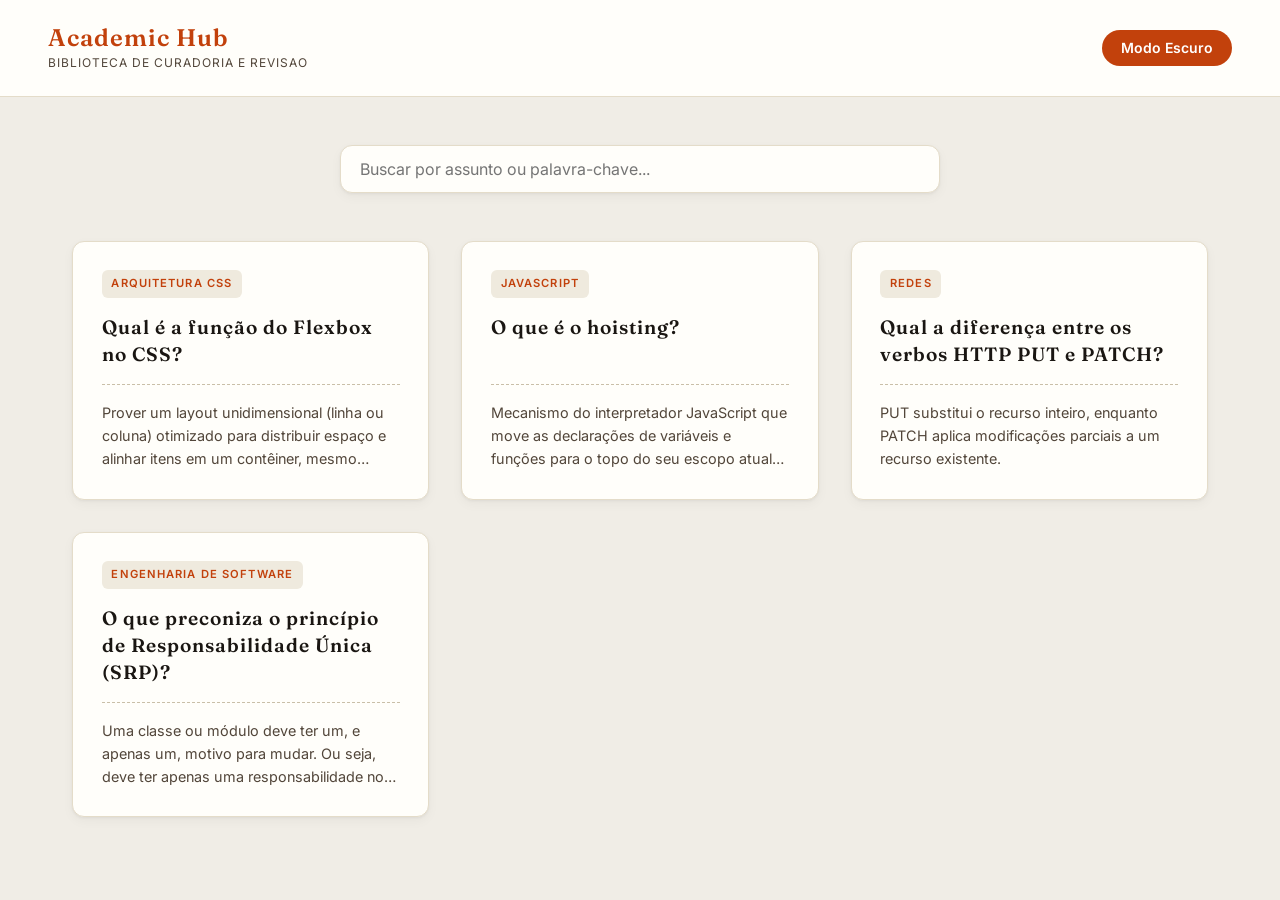
==== library.html @ b108f784 "feat: add library.html, flashcards.json, and library.css for flashcard functionality and styling" ====
<!doctype html>
<html lang="pt-BR">
  <head>
    <meta charset="UTF-8" />
    <meta name="viewport" content="width=device-width, initial-scale=1.0" />
    <title>Academic Hub</title>

    <link rel="preconnect" href="https://fonts.googleapis.com" />
    <link rel="preconnect" href="https://fonts.gstatic.com" crossorigin />
    <link
      href="https://fonts.googleapis.com/css2?family=Fraunces:ital,opsz,wght@0,9..144,400;0,9..144,600&family=Inter:wght@400;500;600&display=swap"
      rel="stylesheet"
    />

    <link rel="stylesheet" href="style/library.css" />

    <script src="script/darkMode.js" defer></script>
    <script src="script/init.js" defer></script>
  </head>
  <body>
    <header class="app-header">
      <div class="brand">
        <h1>Academic Hub</h1>
        <p>Biblioteca de Curadoria e Revisao</p>
      </div>
      <div class="header-actions">
        <button
          id="themeToggle"
          class="btn-primary"
          aria-label="Alternar Tema"
          onclick="toggleTheme()"
        >
          Modo Escuro
        </button>
      </div>
    </header>

    <main class="container">
      <section class="search-section" aria-label="Pesquisa">
        <div class="search-container">
          <input
            type="text"
            id="searchInput"
            placeholder="Buscar por assunto ou palavra-chave..."
            aria-label="Campo de pesquisa"
          />
        </div>
      </section>

      <section class="library-section" aria-label="Acervo de Cards">
        <div id="flashcards-grid" class="cards-grid"></div>
      </section>
    </main>
  </body>
</html>
---- style/library.css ----
:root {
  --bg-page: #f0ede6;
  --bg-primary: #f7f4ed;
  --bg-secondary: #fffefa;
  --bg-tertiary: #efeade;
  --bg-elevated: #ffffff;

  --text-primary: #1a1612;
  --text-secondary: #52463a;
  --text-tertiary: #8a7a68;
  --text-inverse: #f7f4ed;

  --border-subtle: #e4dcc9;
  --border-medium: #c9bfa8;
  --border-strong: #1a1612;

  --accent: #c2410c;
  --accent-hover: #9a330a;
  --accent-soft: #fef3e8;

  --font-display: "Fraunces", Georgia, serif;
  --font-body: "Inter", -apple-system, BlinkMacSystemFont, sans-serif;

  --radius-sm: 6px;
  --radius-md: 12px;
  --radius-lg: 20px;

  --shadow-md:
    0 4px 6px rgba(26, 22, 18, 0.05), 0 10px 15px rgba(26, 22, 18, 0.06);
  --shadow-card:
    0 1px 3px rgba(26, 22, 18, 0.05), 0 4px 12px rgba(26, 22, 18, 0.04);

  --trans-fast: 150ms ease;
  --trans-medium: 280ms cubic-bezier(0.4, 0, 0.2, 1);
}

body.dark-mode {
  --bg-page: #0a0a0a;
  --bg-primary: #121212;
  --bg-secondary: #1e1e1e;
  --bg-tertiary: #2d2d2d;
  --bg-elevated: #282828;

  --text-primary: #f5f5f5;
  --text-secondary: #b3b3b3;
  --text-tertiary: #808080;
  --text-inverse: #121212;

  --border-subtle: #333333;
  --border-medium: #4d4d4d;
  --border-strong: #f5f5f5;

  --accent: #e35a1f;
  --accent-hover: #f77036;
}

* {
  box-sizing: border-box;
  margin: 0;
  padding: 0;
}

body {
  font-family: var(--font-body);
  background-color: var(--bg-page);
  color: var(--text-primary);
  line-height: 1.6;
  transition:
    background-color var(--trans-medium),
    color var(--trans-medium);
}

h1,
h2,
h3 {
  font-family: var(--font-display);
  font-weight: 600;
  letter-spacing: 1px;
}

.app-header {
  width: 100%;
  background-color: var(--bg-secondary);
  border-bottom: 1px solid var(--border-subtle);
  padding: 1.5rem 3rem;
  display: flex;
  justify-content: space-between;
  align-items: center;
  position: sticky;
  top: 0;
  z-index: 10;
}

.app-header .brand h1 {
  font-size: 1.5rem;
  color: var(--accent);
  line-height: 1.2;
}

.app-header .brand p {
  font-size: 0.75rem;
  text-transform: uppercase;
  letter-spacing: 1px;
  color: var(--text-secondary);
}

.container {
  width: 100%;
  max-width: 1200px;
  margin: 0 auto;
  padding: 3rem 2rem;
}

.search-container {
  display: flex;
  align-items: center;
  background-color: var(--bg-secondary);
  border: 1px solid var(--border-subtle);
  border-radius: var(--radius-md);
  padding: 0.8rem 1.2rem;
  margin-bottom: 3rem;
  max-width: 600px;
  margin-left: auto;
  margin-right: auto;
  box-shadow: var(--shadow-card);
  transition: all var(--trans-fast);
}

.search-container:focus-within {
  border-color: var(--accent);
  box-shadow: 0 0 0 3px var(--accent-soft);
}

.search-container input {
  border: none;
  outline: none;
  width: 100%;
  font-family: var(--font-body);
  font-size: 1rem;
  color: var(--text-primary);
  background: transparent;
}

.cards-grid {
  display: grid;
  grid-template-columns: repeat(auto-fill, minmax(300px, 1fr));
  gap: 2rem;
  align-items: stretch;
}

.flashcard-item {
  background-color: var(--bg-secondary);
  border: 1px solid var(--border-subtle);
  border-radius: var(--radius-md);
  padding: 1.8rem;
  box-shadow: var(--shadow-card);
  display: flex;
  flex-direction: column;
  transition:
    transform var(--trans-fast),
    box-shadow var(--trans-fast),
    border-color var(--trans-fast);
}

.flashcard-item:hover {
  transform: translateY(-4px);
  box-shadow: var(--shadow-md);
  border-color: var(--border-medium);
}

.flashcard-item .category {
  font-size: 0.7rem;
  text-transform: uppercase;
  letter-spacing: 0.1em;
  color: var(--accent);
  font-weight: 600;
  margin-bottom: 1rem;
  background-color: var(--bg-tertiary);
  padding: 0.3rem 0.6rem;
  border-radius: var(--radius-sm);
  align-self: flex-start;
}

.flashcard-item .question {
  font-size: 1.2rem;
  line-height: 1.4;
  color: var(--text-primary);
  margin-bottom: 1rem;
  flex-grow: 1;
}

.flashcard-item .answer-preview {
  font-size: 0.9rem;
  color: var(--text-secondary);
  border-top: 1px dashed var(--border-medium);
  padding-top: 1rem;
  margin-top: auto;
  display: -webkit-box;
  -webkit-line-clamp: 3;
  -webkit-box-orient: vertical;
  overflow: hidden;
}

.btn-primary {
  background-color: var(--accent);
  color: #ffffff;
  font-family: var(--font-body);
  font-size: 0.875rem;
  font-weight: 600;
  padding: 0.6rem 1.2rem;
  border: none;
  border-radius: var(--radius-lg);
  cursor: pointer;
  transition: all var(--trans-fast);
}

.btn-primary:hover {
  background-color: var(--accent-hover);
}

@media (max-width: 768px) {
  .app-header {
    padding: 1rem 1.2rem;
  }

  .container {
    padding: 2rem 1rem;
  }

  .cards-grid {
    grid-template-columns: 1fr;
    gap: 1rem;
  }
}
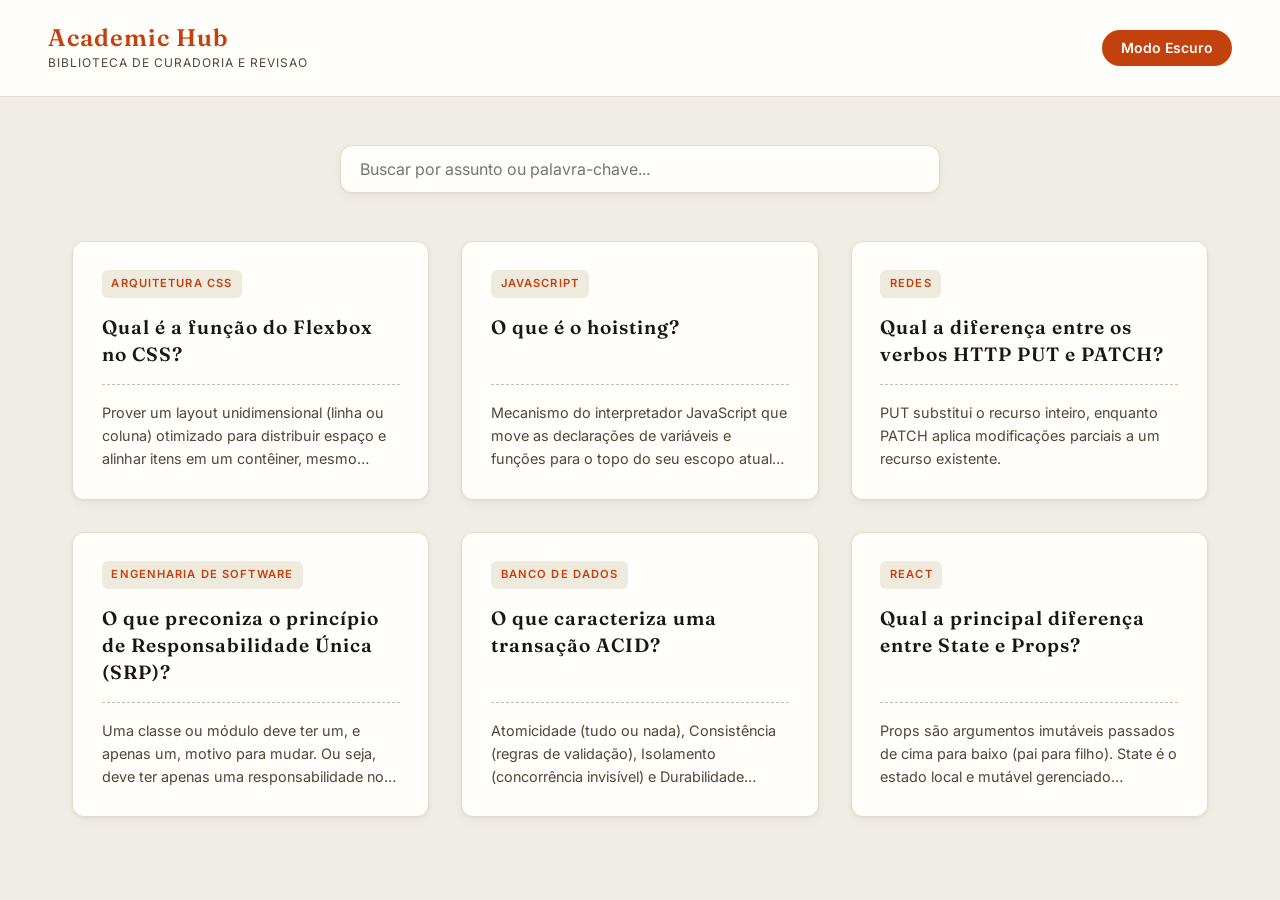
==== commit 59a50248: "Fix: exibição de cards" ====
--- a/library.html
+++ b/library.html
@@ -16,6 +16,7 @@
 
     <script src="script/darkMode.js" defer></script>
     <script src="script/init.js" defer></script>
+    <script src="script/script.js" defer></script>
   </head>
   <body>
     <header class="app-header">
@@ -43,12 +44,15 @@
             id="searchInput"
             placeholder="Buscar por assunto ou palavra-chave..."
             aria-label="Campo de pesquisa"
+            oninput="searchCards(event.target.value)"
           />
         </div>
       </section>
 
       <section class="library-section" aria-label="Acervo de Cards">
-        <div id="flashcards-grid" class="cards-grid"></div>
+        <div id="flashcards-grid" class="cards-grid">
+          <!-- Cards são injetados pelo init.js -->
+        </div>
       </section>
     </main>
   </body>
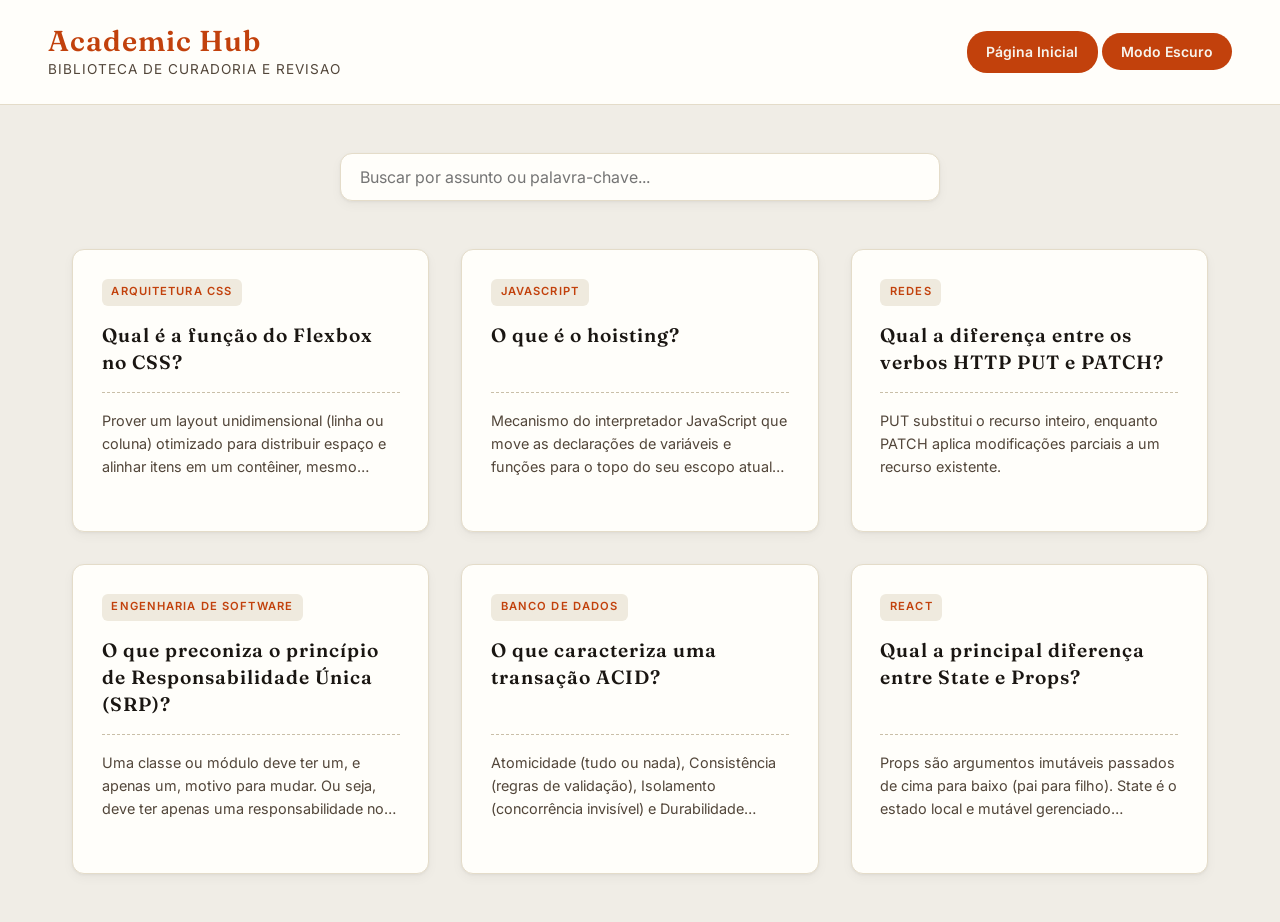
==== commit ab92dfaa: "Media queries" ====
--- a/library.html
+++ b/library.html
@@ -11,12 +11,15 @@
       href="https://fonts.googleapis.com/css2?family=Fraunces:ital,opsz,wght@0,9..144,400;0,9..144,600&family=Inter:wght@400;500;600&display=swap"
       rel="stylesheet"
     />
+    <link rel="stylesheet" href="https://cdnjs.cloudflare.com/ajax/libs/font-awesome/6.5.1/css/all.min.css">
 
     <link rel="stylesheet" href="style/library.css" />
+    <link rel="stylesheet" href="style/style.css">
 
     <script src="script/darkMode.js" defer></script>
     <script src="script/init.js" defer></script>
     <script src="script/script.js" defer></script>
+    <script src="script/menu.js"></script>
   </head>
   <body>
     <header class="app-header">
@@ -24,16 +27,23 @@
         <h1>Academic Hub</h1>
         <p>Biblioteca de Curadoria e Revisao</p>
       </div>
-      <div class="header-actions">
-        <button
-          id="themeToggle"
+      <div class="header-actions" id="header-actions">
+        <a
           class="btn-primary"
-          aria-label="Alternar Tema"
-          onclick="toggleTheme()"
+          href="index.html"
+          aria-label="Voltar para página inicial"
+        >
+          Página Inicial
+        </a>
+        <button id="themeToggle" class="btn-primary" aria-label="Alternar Tema" onclick="toggleTheme()"
         >
           Modo Escuro
         </button>
       </div>
+
+      <button id="btn-menu" class="btn-menu" aria-label="Mostrar ações" onclick="toggleMenu()">
+        <i class="fa-solid fa-bars"></i>
+      </button>
     </header>
 
     <main class="container">
--- a/style/library.css
+++ b/style/library.css
@@ -1,144 +1,8 @@
-:root {
-  --bg-page: #f0ede6;
-  --bg-primary: #f7f4ed;
-  --bg-secondary: #fffefa;
-  --bg-tertiary: #efeade;
-  --bg-elevated: #ffffff;
-
-  --text-primary: #1a1612;
-  --text-secondary: #52463a;
-  --text-tertiary: #8a7a68;
-  --text-inverse: #f7f4ed;
-
-  --border-subtle: #e4dcc9;
-  --border-medium: #c9bfa8;
-  --border-strong: #1a1612;
-
-  --accent: #c2410c;
-  --accent-hover: #9a330a;
-  --accent-soft: #fef3e8;
-
-  --font-display: "Fraunces", Georgia, serif;
-  --font-body: "Inter", -apple-system, BlinkMacSystemFont, sans-serif;
-
-  --radius-sm: 6px;
-  --radius-md: 12px;
-  --radius-lg: 20px;
-
-  --shadow-md:
-    0 4px 6px rgba(26, 22, 18, 0.05), 0 10px 15px rgba(26, 22, 18, 0.06);
-  --shadow-card:
-    0 1px 3px rgba(26, 22, 18, 0.05), 0 4px 12px rgba(26, 22, 18, 0.04);
-
-  --trans-fast: 150ms ease;
-  --trans-medium: 280ms cubic-bezier(0.4, 0, 0.2, 1);
-}
-
-body.dark-mode {
-  --bg-page: #0a0a0a;
-  --bg-primary: #121212;
-  --bg-secondary: #1e1e1e;
-  --bg-tertiary: #2d2d2d;
-  --bg-elevated: #282828;
-
-  --text-primary: #f5f5f5;
-  --text-secondary: #b3b3b3;
-  --text-tertiary: #808080;
-  --text-inverse: #121212;
-
-  --border-subtle: #333333;
-  --border-medium: #4d4d4d;
-  --border-strong: #f5f5f5;
-
-  --accent: #e35a1f;
-  --accent-hover: #f77036;
-}
-
-* {
-  box-sizing: border-box;
-  margin: 0;
-  padding: 0;
-}
-
-body {
-  font-family: var(--font-body);
-  background-color: var(--bg-page);
-  color: var(--text-primary);
-  line-height: 1.6;
-  transition:
-    background-color var(--trans-medium),
-    color var(--trans-medium);
-}
-
-h1,
-h2,
-h3 {
-  font-family: var(--font-display);
-  font-weight: 600;
-  letter-spacing: 1px;
-}
-
-.app-header {
-  width: 100%;
-  background-color: var(--bg-secondary);
-  border-bottom: 1px solid var(--border-subtle);
-  padding: 1.5rem 3rem;
-  display: flex;
-  justify-content: space-between;
-  align-items: center;
-  position: sticky;
-  top: 0;
-  z-index: 10;
-}
-
-.app-header .brand h1 {
-  font-size: 1.5rem;
-  color: var(--accent);
-  line-height: 1.2;
-}
-
-.app-header .brand p {
-  font-size: 0.75rem;
-  text-transform: uppercase;
-  letter-spacing: 1px;
-  color: var(--text-secondary);
-}
-
 .container {
   width: 100%;
   max-width: 1200px;
   margin: 0 auto;
   padding: 3rem 2rem;
-}
-
-.search-container {
-  display: flex;
-  align-items: center;
-  background-color: var(--bg-secondary);
-  border: 1px solid var(--border-subtle);
-  border-radius: var(--radius-md);
-  padding: 0.8rem 1.2rem;
-  margin-bottom: 3rem;
-  max-width: 600px;
-  margin-left: auto;
-  margin-right: auto;
-  box-shadow: var(--shadow-card);
-  transition: all var(--trans-fast);
-}
-
-.search-container:focus-within {
-  border-color: var(--accent);
-  box-shadow: 0 0 0 3px var(--accent-soft);
-}
-
-.search-container input {
-  border: none;
-  outline: none;
-  width: 100%;
-  font-family: var(--font-body);
-  font-size: 1rem;
-  color: var(--text-primary);
-  background: transparent;
 }
 
 .cards-grid {
@@ -201,32 +65,7 @@
   overflow: hidden;
 }
 
-.btn-primary {
-  background-color: var(--accent);
-  color: #ffffff;
-  font-family: var(--font-body);
-  font-size: 0.875rem;
-  font-weight: 600;
-  padding: 0.6rem 1.2rem;
-  border: none;
-  border-radius: var(--radius-lg);
-  cursor: pointer;
-  transition: all var(--trans-fast);
-}
-
-.btn-primary:hover {
-  background-color: var(--accent-hover);
-}
-
 @media (max-width: 768px) {
-  .app-header {
-    padding: 1rem 1.2rem;
-  }
-
-  .container {
-    padding: 2rem 1rem;
-  }
-
   .cards-grid {
     grid-template-columns: 1fr;
     gap: 1rem;
--- a/style/style.css
+++ b/style/style.css
@@ -0,0 +1,279 @@
+:root {
+  --bg-page: #f0ede6; /* Fundo da tela inteira */
+  --bg-primary: #f7f4ed;
+  --bg-secondary: #fffefa; /* Fundo dos paineis e flashcards */
+  --bg-tertiary: #efeade;
+  --bg-elevated: #ffffff;
+
+  --text-primary: #1a1612;
+  --text-secondary: #52463a;
+  --text-tertiary: #8a7a68;
+  --text-inverse: #f7f4ed;
+
+  --border-subtle: #e4dcc9;
+  --border-medium: #c9bfa8;
+  --border-strong: #1a1612;
+
+  --accent: #c2410c;
+  --accent-hover: #9a330a;
+  --accent-soft: #fef3e8;
+
+  --wrong: #b91c1c;
+  --wrong-soft: #fde8e8;
+  --hard: #c2410c;
+  --hard-soft: #fef3e8;
+  --good: #0f766e;
+  --good-soft: #e6f4f1;
+  --easy: #365314;
+  --easy-soft: #eef5e3;
+
+  --font-display: "Fraunces", Georgia, serif;
+  --font-body: "Inter", -apple-system, BlinkMacSystemFont, sans-serif;
+
+  --radius-sm: 6px;
+  --radius-md: 12px;
+  --radius-lg: 20px;
+
+  --shadow-md:
+    0 4px 6px rgba(26, 22, 18, 0.05), 0 10px 15px rgba(26, 22, 18, 0.06);
+  --shadow-card:
+    0 1px 3px rgba(26, 22, 18, 0.05), 0 4px 12px rgba(26, 22, 18, 0.04);
+
+  --trans-fast: 150ms ease;
+  --trans-medium: 280ms cubic-bezier(0.4, 0, 0.2, 1);
+  --trans-slow: 500ms cubic-bezier(0.4, 0, 0.2, 1);
+}
+
+/* 2. CLASSE MODIFICADORA DE ESTADO (Dark Mode) */
+body.dark-mode {
+  --bg-page: #0a0a0a;
+  --bg-primary: #121212;
+  --bg-secondary: #1e1e1e;
+  --bg-tertiary: #2d2d2d;
+  --bg-elevated: #282828;
+
+  --text-primary: #f5f5f5;
+  --text-secondary: #b3b3b3;
+  --text-tertiary: #808080;
+  --text-inverse: #121212;
+
+  --border-subtle: #333333;
+  --border-medium: #4d4d4d;
+  --border-strong: #f5f5f5;
+
+  --accent: #e35a1f;
+  --accent-hover: #f77036;
+  --accent-soft: #3a1a0b;
+}
+
+/* 3. RESET BASE */
+* {
+  box-sizing: border-box;
+  margin: 0;
+  padding: 0;
+}
+
+body {
+  font-family: var(--font-body);
+  background-color: var(--bg-page);
+  color: var(--text-primary);
+  line-height: 1.6;
+
+  /* A transicao suave ao alterar o tema */
+  transition:
+    background-color var(--trans-medium),
+    color var(--trans-medium);
+}
+
+h1,
+h2,
+h3 {
+  font-family: var(--font-display);
+  font-weight: 600;
+  letter-spacing: 1px;
+  margin-bottom: 0.5rem;
+}
+
+h1 {
+  font-size: 2.5rem;
+  color: var(--accent);
+}
+
+p {
+  color: var(--text-secondary);
+  margin-bottom: 1.5rem;
+}
+
+/* 4. ARQUITETURA DO HEADER (Full Width + Flexbox) */
+.app-header {
+  width: 100%;
+  background-color: var(--bg-secondary);
+  border-bottom: 1px solid var(--border-subtle);
+  padding: 1.5rem 3rem;
+  /* Flexbox habilitado */
+  display: flex;
+  justify-content: space-between; /* Afasta a marca para esquerda e o botao para direita */
+  align-items: center; /* Alinhamento vertical centralizado */
+  transition:
+    background-color var(--trans-medium),
+    border-color var(--trans-medium);
+  /* Mantendo o header fixo no topo (opcional para UX) */
+  position: sticky;
+  top: 0;
+  /* z-index: 100; */
+}
+
+.app-header .brand h1 {
+  font-size: 1.8rem;
+  color: var(--accent);
+  margin-bottom: 0; /* Anula a margem padrao no header */
+  line-height: 1.2;
+}
+
+.app-header .brand p {
+  font-size: 0.85rem;
+  margin-bottom: 0;
+  text-transform: uppercase;
+  letter-spacing: 1px;
+}
+
+.app-header .btn-menu
+{
+  background-color: transparent;
+  border: none;
+  border-radius: var(--radius-md);
+  display: none;
+  font-size: 1.5rem;
+  color: var(--accent);
+  padding: 5px;
+  cursor: pointer;
+
+  transition:
+    background-color var(--trans-medium),
+    transform var(--trans-medium),
+    box-shadow var(--trans-medium);
+}
+
+.btn-menu:hover
+{
+  transform: translateY(-2px);
+}
+
+
+/*5 SEARCH CONTAINER*/
+.search-container {
+  display: flex;
+  align-items: center;
+  background-color: var(--bg-secondary);
+  border: 1px solid var(--border-subtle);
+  border-radius: var(--radius-md);
+  padding: 0.8rem 1.2rem;
+  margin-bottom: 3rem;
+  max-width: 600px;
+  margin-left: auto;
+  margin-right: auto;
+  box-shadow: var(--shadow-card);
+  transition: all var(--trans-fast);
+}
+
+.search-container:focus-within {
+  border-color: var(--accent);
+  box-shadow: 0 0 0 3px var(--accent-soft);
+}
+
+.search-container input {
+  border: none;
+  outline: none;
+  width: 100%;
+  font-family: var(--font-body);
+  font-size: 1rem;
+  color: var(--text-primary);
+  background: transparent;
+}
+
+/* 6. ELEMENTOS DE INTERFACE (Botao e Inputs) */
+.btn-primary {
+  display: inline-block;
+  background-color: var(--accent);
+  color: var(--text-inverse);
+  font-family: var(--font-body);
+  font-size: 0.875rem;
+  font-weight: 600;
+  padding: 0.6rem 1.2rem;
+  border: none;
+  border-radius: var(--radius-lg);
+  cursor: pointer;
+
+  transition:
+    background-color var(--trans-medium),
+    transform var(--trans-medium),
+    box-shadow var(--trans-medium);
+}
+
+.btn-primary:hover {
+  background-color: var(--accent-hover);
+  transform: translateY(-2px);
+  box-shadow: var(--shadow-md);
+}
+.btn-primary:active {
+  transform: translateY(0);
+  box-shadow: none;
+}
+.btn-primary:focus-visible, .btn-menu:focus-visible {
+  outline: 2px solid var(--accent-hover);
+  outline-offset: 2px;
+}
+
+a {
+  text-decoration: none;
+}
+@media(max-width: 840px)
+{
+  .app-header {
+    padding: 1.5rem 1.2rem;
+  }
+}
+@media(max-width: 768px)
+{
+  .app-header {
+    padding: 1rem 1.2rem;
+  }
+
+  .header-actions
+  {
+    display: none;
+  }
+  .header-actions.active
+  {
+    display: flex;
+    position:fixed;
+    flex-direction: column;
+    gap: 1rem;
+    top: 9%;
+    right: 7%;
+    
+  }
+  .app-header .btn-menu
+  {
+    display: block;
+  }
+  .app-header .brand p
+  {
+    font-size: 0.8rem;
+  }
+
+
+  .container {
+    padding: 2rem 1rem;
+  }
+
+}
+
+@media(max-width: 480px)
+{
+  .app-header .brand p
+  {
+    display: none;
+  }
+
+}
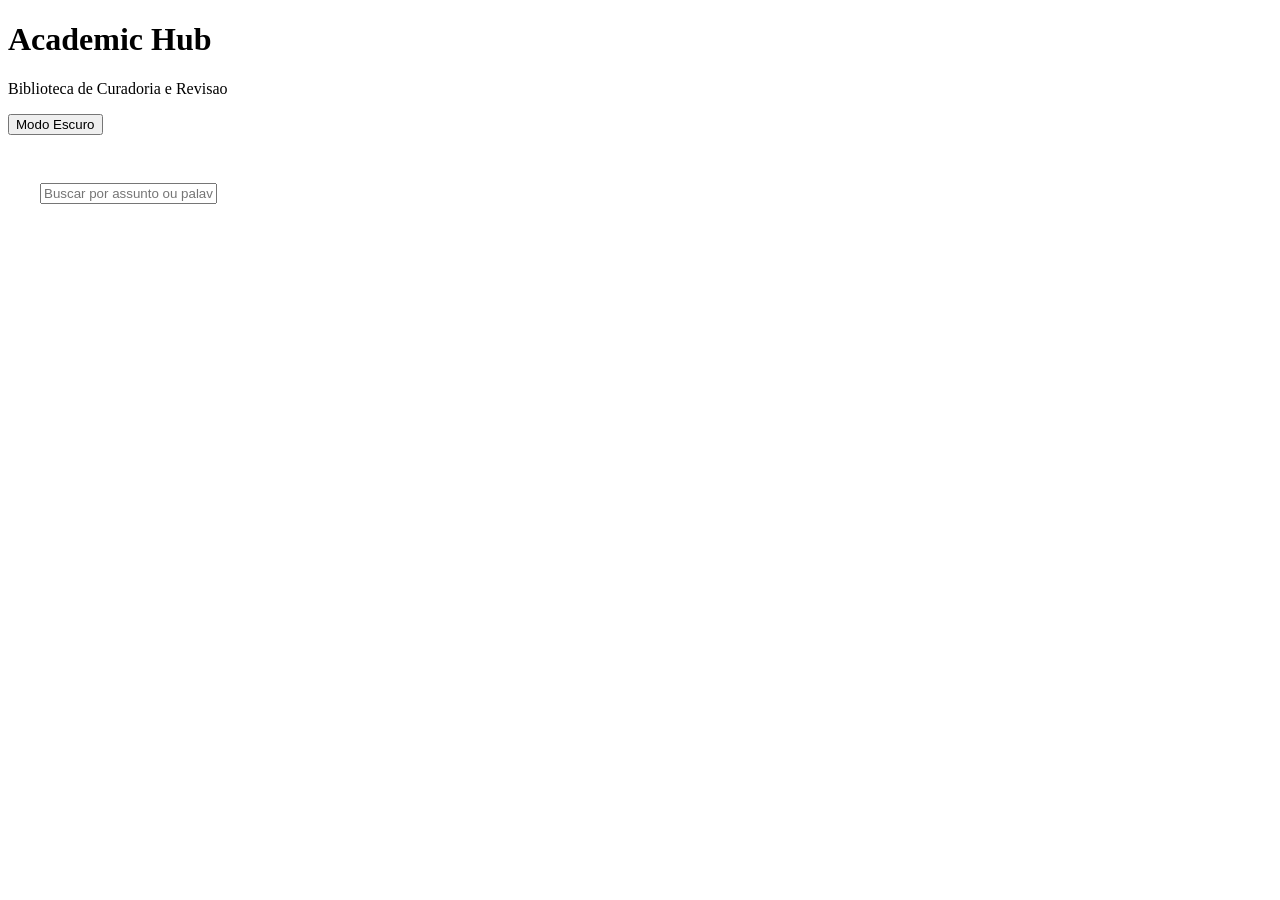
==== commit 10362f5f: "fix: estrutura de listagem de cards" ====
--- a/library.html
+++ b/library.html
@@ -11,15 +11,12 @@
       href="https://fonts.googleapis.com/css2?family=Fraunces:ital,opsz,wght@0,9..144,400;0,9..144,600&family=Inter:wght@400;500;600&display=swap"
       rel="stylesheet"
     />
-    <link rel="stylesheet" href="https://cdnjs.cloudflare.com/ajax/libs/font-awesome/6.5.1/css/all.min.css">
 
     <link rel="stylesheet" href="style/library.css" />
-    <link rel="stylesheet" href="style/style.css">
 
-    <script src="script/darkMode.js" defer></script>
-    <script src="script/init.js" defer></script>
-    <script src="script/script.js" defer></script>
-    <script src="script/menu.js"></script>
+    <script type="module" src="script/darkMode.js" defer></script>
+    <script type="module" src="script/init.js" defer></script>
+    <script type="module" src="script/script.js" defer></script>
   </head>
   <body>
     <header class="app-header">
@@ -27,23 +24,16 @@
         <h1>Academic Hub</h1>
         <p>Biblioteca de Curadoria e Revisao</p>
       </div>
-      <div class="header-actions" id="header-actions">
-        <a
+      <div class="header-actions">
+        <button
+          id="themeToggle"
           class="btn-primary"
-          href="index.html"
-          aria-label="Voltar para página inicial"
-        >
-          Página Inicial
-        </a>
-        <button id="themeToggle" class="btn-primary" aria-label="Alternar Tema" onclick="toggleTheme()"
+          aria-label="Alternar Tema"
+          onclick="toggleTheme()"
         >
           Modo Escuro
         </button>
       </div>
-
-      <button id="btn-menu" class="btn-menu" aria-label="Mostrar ações" onclick="toggleMenu()">
-        <i class="fa-solid fa-bars"></i>
-      </button>
     </header>
 
     <main class="container">
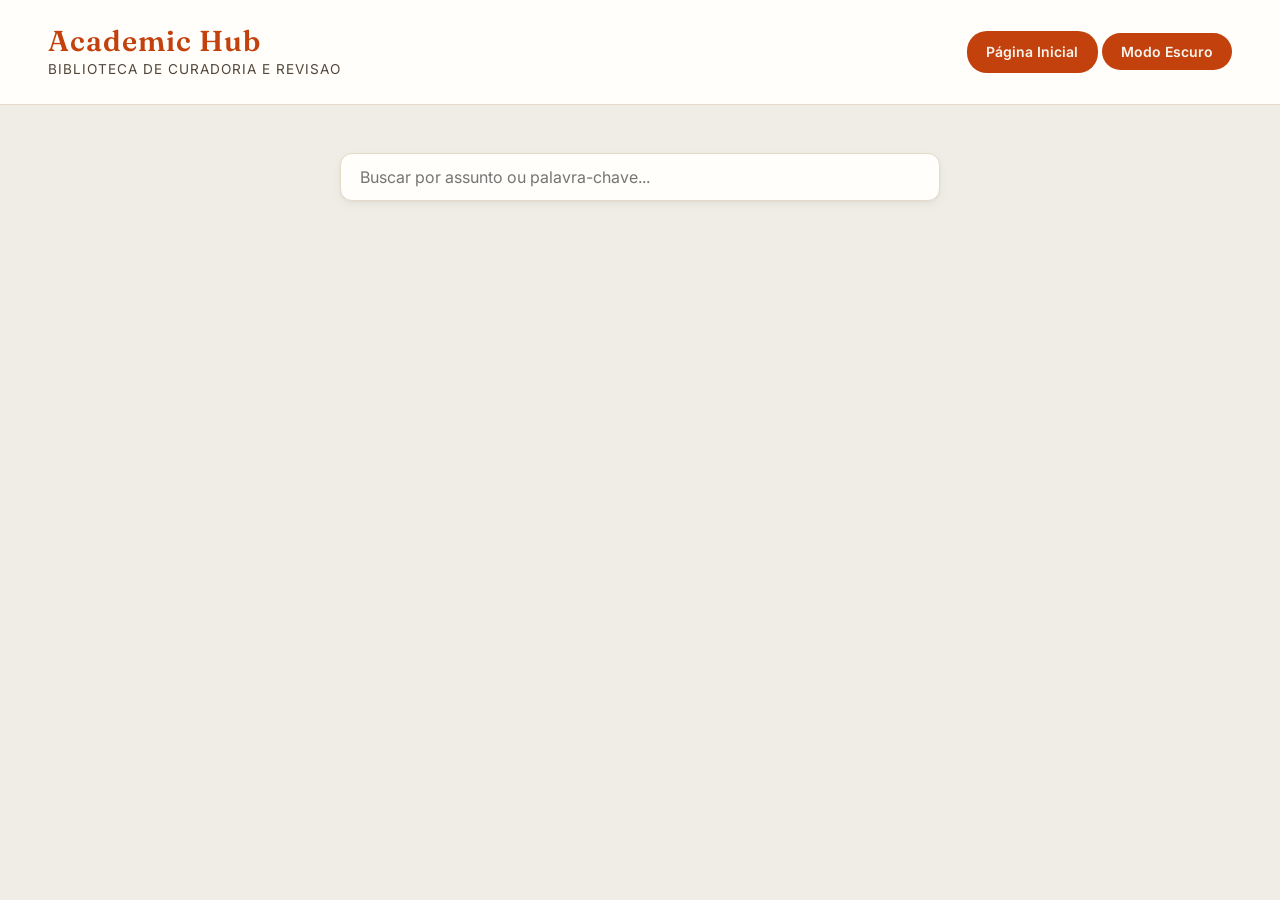
==== commit e886bf53: "Merge branch 'main' of github.com:epc-ufersa/Academic-hub-progress" ====
--- a/library.html
+++ b/library.html
@@ -11,12 +11,15 @@
       href="https://fonts.googleapis.com/css2?family=Fraunces:ital,opsz,wght@0,9..144,400;0,9..144,600&family=Inter:wght@400;500;600&display=swap"
       rel="stylesheet"
     />
+    <link rel="stylesheet" href="https://cdnjs.cloudflare.com/ajax/libs/font-awesome/6.5.1/css/all.min.css">
 
     <link rel="stylesheet" href="style/library.css" />
+    <link rel="stylesheet" href="style/style.css">
 
     <script type="module" src="script/darkMode.js" defer></script>
     <script type="module" src="script/init.js" defer></script>
     <script type="module" src="script/script.js" defer></script>
+    <script type="module" src="script/menu.js" defer></script>
   </head>
   <body>
     <header class="app-header">
@@ -24,16 +27,23 @@
         <h1>Academic Hub</h1>
         <p>Biblioteca de Curadoria e Revisao</p>
       </div>
-      <div class="header-actions">
-        <button
-          id="themeToggle"
+      <div class="header-actions" id="header-actions">
+        <a
           class="btn-primary"
-          aria-label="Alternar Tema"
-          onclick="toggleTheme()"
+          href="index.html"
+          aria-label="Voltar para página inicial"
+        >
+          Página Inicial
+        </a>
+        <button id="themeToggle" class="btn-primary" aria-label="Alternar Tema" onclick="toggleTheme()"
         >
           Modo Escuro
         </button>
       </div>
+
+      <button id="btn-menu" class="btn-menu" aria-label="Mostrar ações" onclick="toggleMenu()">
+        <i class="fa-solid fa-bars"></i>
+      </button>
     </header>
 
     <main class="container">
--- a/style/style.css
+++ b/style/style.css
@@ -0,0 +1,279 @@
+:root {
+  --bg-page: #f0ede6; /* Fundo da tela inteira */
+  --bg-primary: #f7f4ed;
+  --bg-secondary: #fffefa; /* Fundo dos paineis e flashcards */
+  --bg-tertiary: #efeade;
+  --bg-elevated: #ffffff;
+
+  --text-primary: #1a1612;
+  --text-secondary: #52463a;
+  --text-tertiary: #8a7a68;
+  --text-inverse: #f7f4ed;
+
+  --border-subtle: #e4dcc9;
+  --border-medium: #c9bfa8;
+  --border-strong: #1a1612;
+
+  --accent: #c2410c;
+  --accent-hover: #9a330a;
+  --accent-soft: #fef3e8;
+
+  --wrong: #b91c1c;
+  --wrong-soft: #fde8e8;
+  --hard: #c2410c;
+  --hard-soft: #fef3e8;
+  --good: #0f766e;
+  --good-soft: #e6f4f1;
+  --easy: #365314;
+  --easy-soft: #eef5e3;
+
+  --font-display: "Fraunces", Georgia, serif;
+  --font-body: "Inter", -apple-system, BlinkMacSystemFont, sans-serif;
+
+  --radius-sm: 6px;
+  --radius-md: 12px;
+  --radius-lg: 20px;
+
+  --shadow-md:
+    0 4px 6px rgba(26, 22, 18, 0.05), 0 10px 15px rgba(26, 22, 18, 0.06);
+  --shadow-card:
+    0 1px 3px rgba(26, 22, 18, 0.05), 0 4px 12px rgba(26, 22, 18, 0.04);
+
+  --trans-fast: 150ms ease;
+  --trans-medium: 280ms cubic-bezier(0.4, 0, 0.2, 1);
+  --trans-slow: 500ms cubic-bezier(0.4, 0, 0.2, 1);
+}
+
+/* 2. CLASSE MODIFICADORA DE ESTADO (Dark Mode) */
+body.dark-mode {
+  --bg-page: #0a0a0a;
+  --bg-primary: #121212;
+  --bg-secondary: #1e1e1e;
+  --bg-tertiary: #2d2d2d;
+  --bg-elevated: #282828;
+
+  --text-primary: #f5f5f5;
+  --text-secondary: #b3b3b3;
+  --text-tertiary: #808080;
+  --text-inverse: #121212;
+
+  --border-subtle: #333333;
+  --border-medium: #4d4d4d;
+  --border-strong: #f5f5f5;
+
+  --accent: #e35a1f;
+  --accent-hover: #f77036;
+  --accent-soft: #3a1a0b;
+}
+
+/* 3. RESET BASE */
+* {
+  box-sizing: border-box;
+  margin: 0;
+  padding: 0;
+}
+
+body {
+  font-family: var(--font-body);
+  background-color: var(--bg-page);
+  color: var(--text-primary);
+  line-height: 1.6;
+
+  /* A transicao suave ao alterar o tema */
+  transition:
+    background-color var(--trans-medium),
+    color var(--trans-medium);
+}
+
+h1,
+h2,
+h3 {
+  font-family: var(--font-display);
+  font-weight: 600;
+  letter-spacing: 1px;
+  margin-bottom: 0.5rem;
+}
+
+h1 {
+  font-size: 2.5rem;
+  color: var(--accent);
+}
+
+p {
+  color: var(--text-secondary);
+  margin-bottom: 1.5rem;
+}
+
+/* 4. ARQUITETURA DO HEADER (Full Width + Flexbox) */
+.app-header {
+  width: 100%;
+  background-color: var(--bg-secondary);
+  border-bottom: 1px solid var(--border-subtle);
+  padding: 1.5rem 3rem;
+  /* Flexbox habilitado */
+  display: flex;
+  justify-content: space-between; /* Afasta a marca para esquerda e o botao para direita */
+  align-items: center; /* Alinhamento vertical centralizado */
+  transition:
+    background-color var(--trans-medium),
+    border-color var(--trans-medium);
+  /* Mantendo o header fixo no topo (opcional para UX) */
+  position: sticky;
+  top: 0;
+  /* z-index: 100; */
+}
+
+.app-header .brand h1 {
+  font-size: 1.8rem;
+  color: var(--accent);
+  margin-bottom: 0; /* Anula a margem padrao no header */
+  line-height: 1.2;
+}
+
+.app-header .brand p {
+  font-size: 0.85rem;
+  margin-bottom: 0;
+  text-transform: uppercase;
+  letter-spacing: 1px;
+}
+
+.app-header .btn-menu
+{
+  background-color: transparent;
+  border: none;
+  border-radius: var(--radius-md);
+  display: none;
+  font-size: 1.5rem;
+  color: var(--accent);
+  padding: 5px;
+  cursor: pointer;
+
+  transition:
+    background-color var(--trans-medium),
+    transform var(--trans-medium),
+    box-shadow var(--trans-medium);
+}
+
+.btn-menu:hover
+{
+  transform: translateY(-2px);
+}
+
+
+/*5 SEARCH CONTAINER*/
+.search-container {
+  display: flex;
+  align-items: center;
+  background-color: var(--bg-secondary);
+  border: 1px solid var(--border-subtle);
+  border-radius: var(--radius-md);
+  padding: 0.8rem 1.2rem;
+  margin-bottom: 3rem;
+  max-width: 600px;
+  margin-left: auto;
+  margin-right: auto;
+  box-shadow: var(--shadow-card);
+  transition: all var(--trans-fast);
+}
+
+.search-container:focus-within {
+  border-color: var(--accent);
+  box-shadow: 0 0 0 3px var(--accent-soft);
+}
+
+.search-container input {
+  border: none;
+  outline: none;
+  width: 100%;
+  font-family: var(--font-body);
+  font-size: 1rem;
+  color: var(--text-primary);
+  background: transparent;
+}
+
+/* 6. ELEMENTOS DE INTERFACE (Botao e Inputs) */
+.btn-primary {
+  display: inline-block;
+  background-color: var(--accent);
+  color: var(--text-inverse);
+  font-family: var(--font-body);
+  font-size: 0.875rem;
+  font-weight: 600;
+  padding: 0.6rem 1.2rem;
+  border: none;
+  border-radius: var(--radius-lg);
+  cursor: pointer;
+
+  transition:
+    background-color var(--trans-medium),
+    transform var(--trans-medium),
+    box-shadow var(--trans-medium);
+}
+
+.btn-primary:hover {
+  background-color: var(--accent-hover);
+  transform: translateY(-2px);
+  box-shadow: var(--shadow-md);
+}
+.btn-primary:active {
+  transform: translateY(0);
+  box-shadow: none;
+}
+.btn-primary:focus-visible, .btn-menu:focus-visible {
+  outline: 2px solid var(--accent-hover);
+  outline-offset: 2px;
+}
+
+a {
+  text-decoration: none;
+}
+@media(max-width: 840px)
+{
+  .app-header {
+    padding: 1.5rem 1.2rem;
+  }
+}
+@media(max-width: 768px)
+{
+  .app-header {
+    padding: 1rem 1.2rem;
+  }
+
+  .header-actions
+  {
+    display: none;
+  }
+  .header-actions.active
+  {
+    display: flex;
+    position:fixed;
+    flex-direction: column;
+    gap: 1rem;
+    top: 9%;
+    right: 7%;
+    
+  }
+  .app-header .btn-menu
+  {
+    display: block;
+  }
+  .app-header .brand p
+  {
+    font-size: 0.8rem;
+  }
+
+
+  .container {
+    padding: 2rem 1rem;
+  }
+
+}
+
+@media(max-width: 480px)
+{
+  .app-header .brand p
+  {
+    display: none;
+  }
+
+}
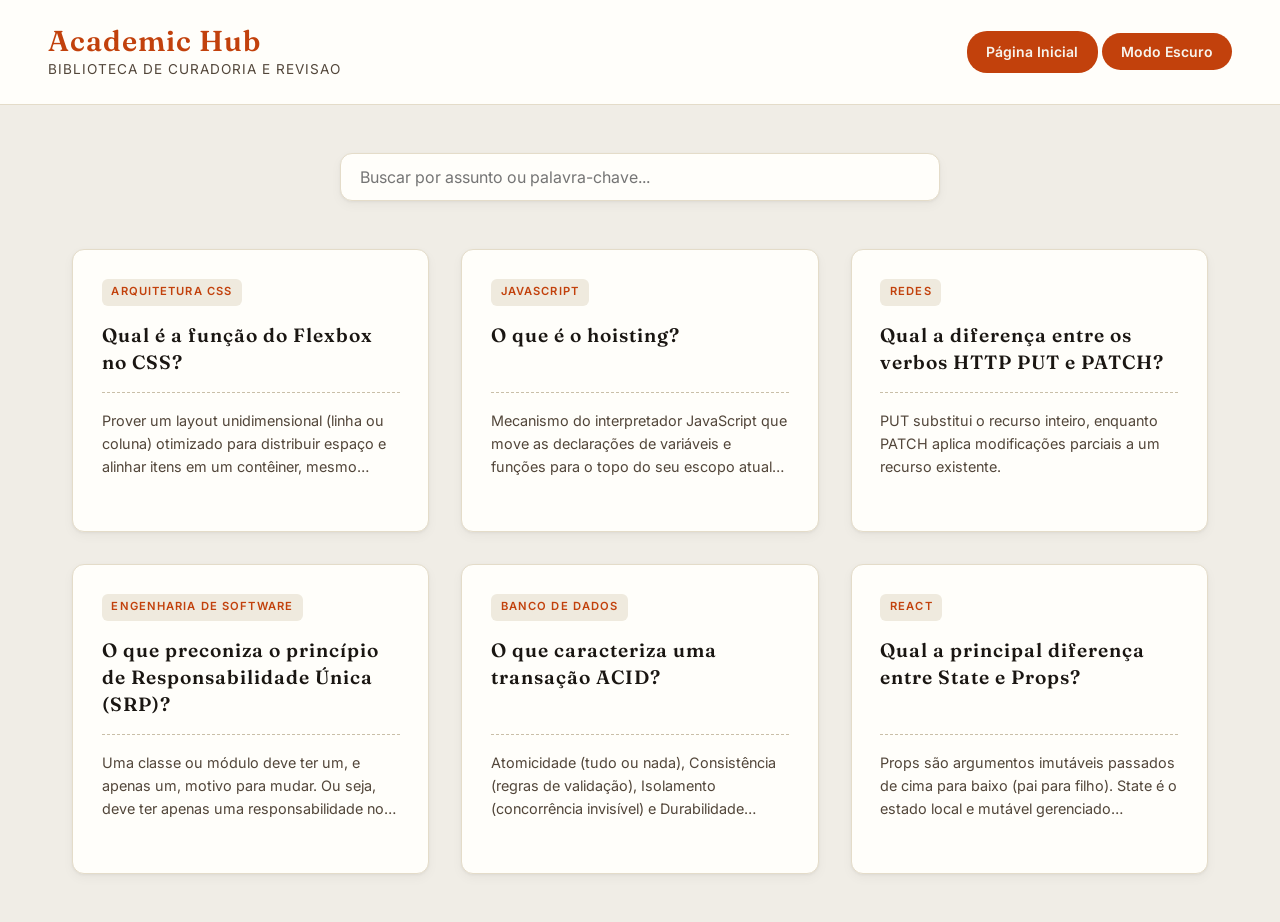
==== commit 1b519a96: "fix: darkTheme" ====
--- a/library.html
+++ b/library.html
@@ -1,6 +1,19 @@
 <!doctype html>
 <html lang="pt-BR">
   <head>
+    <script>
+      (function () {
+        const key = "academic-hub-theme";
+        const dark = "dark";
+        const light = "light";
+        const saved = localStorage.getItem(key);
+        const prefersDark = window.matchMedia("(prefers-color-scheme: dark)").matches;
+        const theme = saved === dark || saved === light ? saved : (prefersDark ? dark : light);
+
+        document.documentElement.classList.toggle("dark-mode", theme === dark);
+        document.documentElement.dataset.theme = theme;
+      })();
+    </script>
     <meta charset="UTF-8" />
     <meta name="viewport" content="width=device-width, initial-scale=1.0" />
     <title>Academic Hub</title>
@@ -35,7 +48,7 @@
         >
           Página Inicial
         </a>
-        <button id="themeToggle" class="btn-primary" aria-label="Alternar Tema" onclick="toggleTheme()"
+        <button id="themeToggle" class="btn-primary" aria-label="Alternar Tema"
         >
           Modo Escuro
         </button>
--- a/style/style.css
+++ b/style/style.css
@@ -45,6 +45,7 @@
 }
 
 /* 2. CLASSE MODIFICADORA DE ESTADO (Dark Mode) */
+html.dark-mode,
 body.dark-mode {
   --bg-page: #0a0a0a;
   --bg-primary: #121212;
